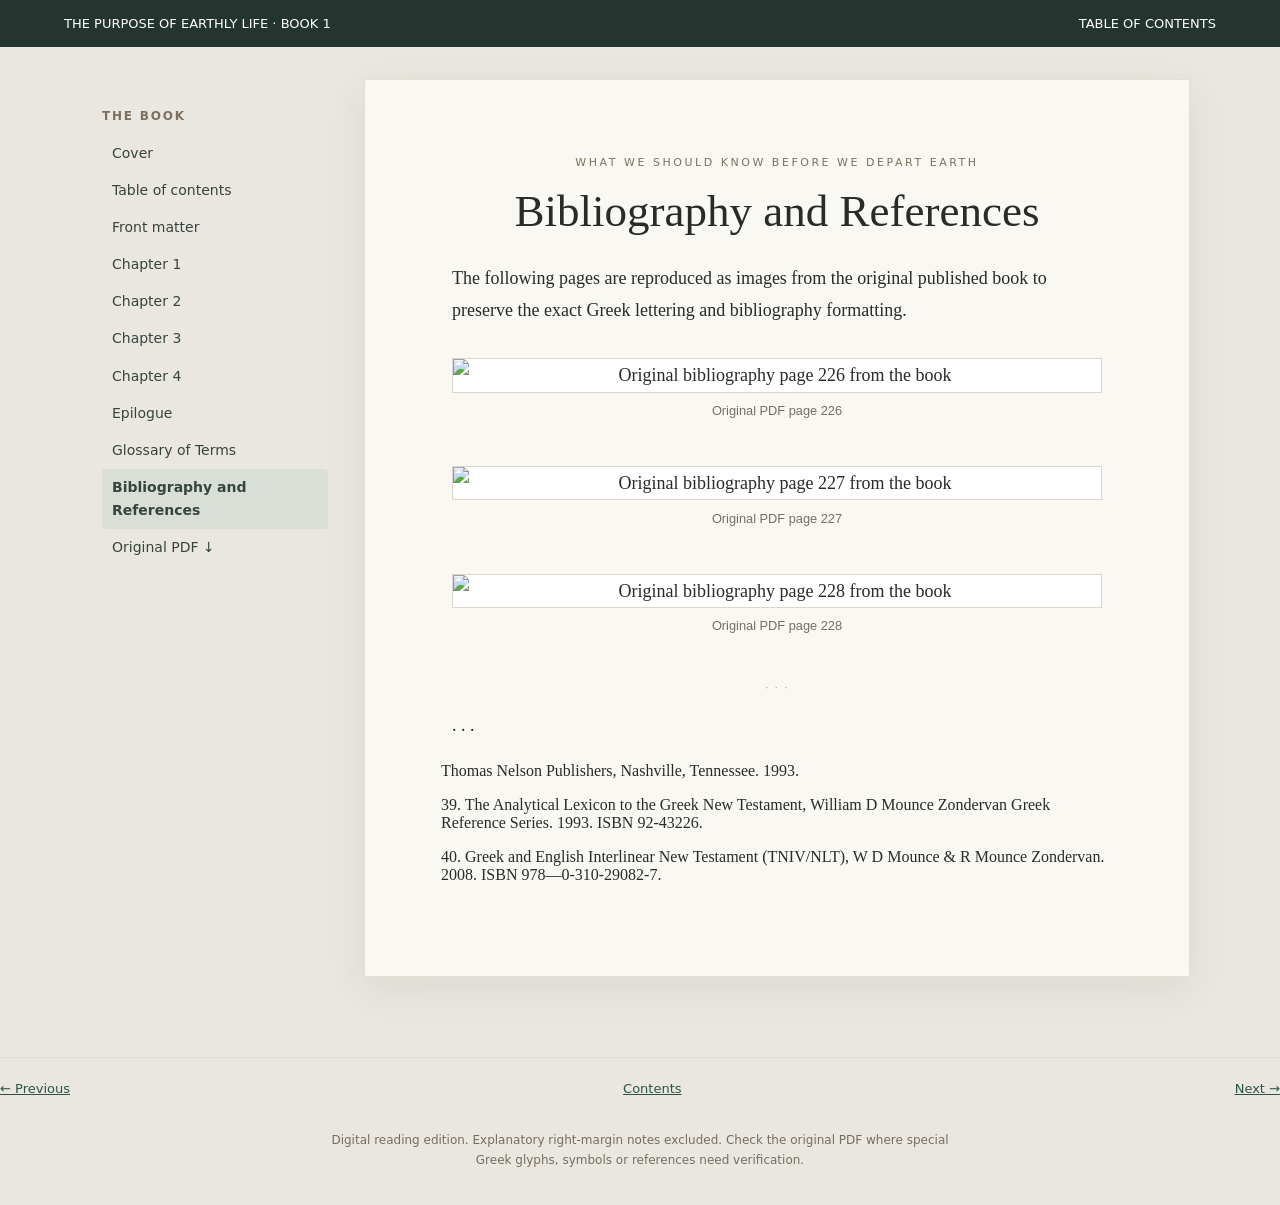
==== bibliography.html @ 42d92bc4 "Add files via upload" ====
<!doctype html><html lang="en"><head><meta charset="utf-8"><meta name="viewport" content="width=device-width,initial-scale=1"><title>Bibliography and References | What we should know before we depart Earth</title><link rel="stylesheet" href="style.css"></head><body><div class="top"><a href="index.html">THE PURPOSE OF EARTHLY LIFE · BOOK 1</a><a href="contents.html">TABLE OF CONTENTS</a></div><div class="shell"><aside class="sidebar"><h3>THE BOOK</h3><a href="index.html">Cover</a><a href="contents.html">Table of contents</a><a class="" href="front-matter.html">Front matter</a><a class="" href="chapter-1.html">Chapter 1</a><a class="" href="chapter-2.html">Chapter 2</a><a class="" href="chapter-3.html">Chapter 3</a><a class="" href="chapter-4.html">Chapter 4</a><a class="" href="epilogue.html">Epilogue</a><a class="" href="glossary.html">Glossary of Terms</a><a class="active" href="bibliography.html">Bibliography and References</a><a href="original.pdf" download>Original PDF ↓</a></aside><main class="sheet"><div class="eyebrow">WHAT WE SHOULD KNOW BEFORE WE DEPART EARTH</div><h1>Bibliography and References</h1><div class="bodycopy"><p>The following pages are reproduced as images from the original published book to preserve the exact Greek lettering and bibliography formatting.</p>
<figure class="source-page" id="pdf-page-226"><img src="page-images/pdf-page-226.png" alt="Original bibliography page 226 from the book" loading="lazy"><figcaption>Original PDF page 226</figcaption></figure>
<figure class="source-page" id="pdf-page-227"><img src="page-images/pdf-page-227.png" alt="Original bibliography page 227 from the book" loading="lazy"><figcaption>Original PDF page 227</figcaption></figure>
<figure class="source-page" id="pdf-page-228"><img src="page-images/pdf-page-228.png" alt="Original bibliography page 228 from the book" loading="lazy"><figcaption>Original PDF page 228</figcaption></figure>
<div class="pagebreak" id="pdf-page-229">· · ·</div>· · ·</div><p>Thomas Nelson Publishers, Nashville, Tennessee. 1993.</p>
<p>39. The Analytical Lexicon to the Greek New Testament, William D Mounce Zondervan Greek Reference Series. 1993. ISBN 92-43226.</p>
<p>40. Greek and English Interlinear New Testament (TNIV/NLT), W D Mounce &amp; R Mounce Zondervan. 2008. ISBN 978—0-310-29082-7.</p></div><nav class="end"><a href="glossary.html">← Previous</a><a href="contents.html">Contents</a><a href="contents.html">Next →</a></nav><p class="notice">Digital reading edition. Explanatory right-margin notes excluded. Check the original PDF where special Greek glyphs, symbols or references need verification.</p></main></div></body></html>
---- style.css ----
:root{--ink:#282b28;--muted:#7c7160;--paper:#faf8f3;--edge:#e5ded2}*{box-sizing:border-box}html{scroll-behavior:smooth}body{margin:0;background:#eae7e0;color:var(--ink);font-family:Georgia,'Times New Roman',serif}.top{font:13px system-ui,sans-serif;background:#24352f;color:#fff;padding:16px clamp(18px,5vw,70px);display:flex;align-items:center;justify-content:space-between;gap:12px}.top a{color:#fff;text-decoration:none}.shell{max-width:1140px;margin:32px auto 80px;display:grid;grid-template-columns:250px minmax(0,1fr);gap:24px;padding:0 20px}.sidebar{font:14px/1.65 system-ui,sans-serif;padding:18px 12px;align-self:start;position:sticky;top:20px;max-height:88vh;overflow-y:auto}.sidebar h3{font:600 12px system-ui;letter-spacing:.15em;text-transform:uppercase;color:var(--muted)}.sidebar a{display:block;padding:7px 10px;color:#36443e;text-decoration:none;border-radius:4px}.sidebar a.active{background:#d9dfd6;font-weight:650}.sidebar .sub{padding-left:18px;font-size:12px}.sheet{min-height:82vh;background:var(--paper);border:1px solid var(--edge);box-shadow:0 12px 40px #34302b14;padding:clamp(25px,6vw,76px)}.eyebrow{font:11px system-ui,sans-serif;letter-spacing:.23em;text-align:center;color:var(--muted)}h1{text-align:center;font-weight:400;font-size:clamp(32px,4vw,45px);margin:16px 0 25px}h2{font-size:26px;font-weight:400;margin:64px 0 18px;scroll-margin-top:16px}.bodycopy{max-width:650px;margin:auto;font-size:18px;line-height:1.79}.bodycopy p{margin:0 0 1.15em;white-space:pre-wrap;overflow-wrap:anywhere}.reference{font:14px system-ui,sans-serif;color:var(--muted)}.end{margin-top:60px;border-top:1px solid var(--edge);padding-top:23px;font:13px system-ui,sans-serif;display:flex;justify-content:space-between;gap:8px}.end a{color:#2c5446}.notice{font:12px/1.6 system-ui,sans-serif;color:#766d60;text-align:center;margin:35px auto;max-width:630px}.pagebreak{display:block;font:11px system-ui;color:#aaa;letter-spacing:.12em;margin:20px 0;text-align:center}.contents a{display:block;color:#355245;font:15px system-ui;padding:5px}.hero{text-align:center;margin:60px auto 70px}.hero small{letter-spacing:.25em;color:var(--muted)}.hero h1{font-size:clamp(38px,5vw,60px);line-height:1.16}.btn{display:inline-block;background:#24352f;color:white!important;text-decoration:none;padding:12px 18px;font:14px system-ui;border-radius:4px}@media(max-width:800px){.shell{display:block;margin:0;padding:0}.sidebar{position:static;max-height:180px;overflow:auto;border-bottom:1px solid #ddd;padding:10px 16px}.sidebar h3{margin:4px}.sidebar .sub{display:none}.sheet{padding:30px 22px;border:0}.bodycopy{font-size:17px;line-height:1.7}}

.source-page {margin:2rem 0 3rem; text-align:center;} .source-page img {display:block; width:100%; max-width:780px; height:auto; margin:0 auto; border:1px solid #ddd7cb; background:white;} .source-page figcaption {font:0.8rem sans-serif;color:#756f64;margin-top:.65rem;}

/* Original PDF illustrations, added for visual source fidelity */
.original-figure{margin:2rem auto;max-width:780px;text-align:center;break-inside:avoid}.original-figure img{max-width:100%;height:auto;display:block;margin:auto;border:1px solid #d9d3c6}.original-figure figcaption{font-size:.78rem;color:#776f61;margin-top:.45rem}
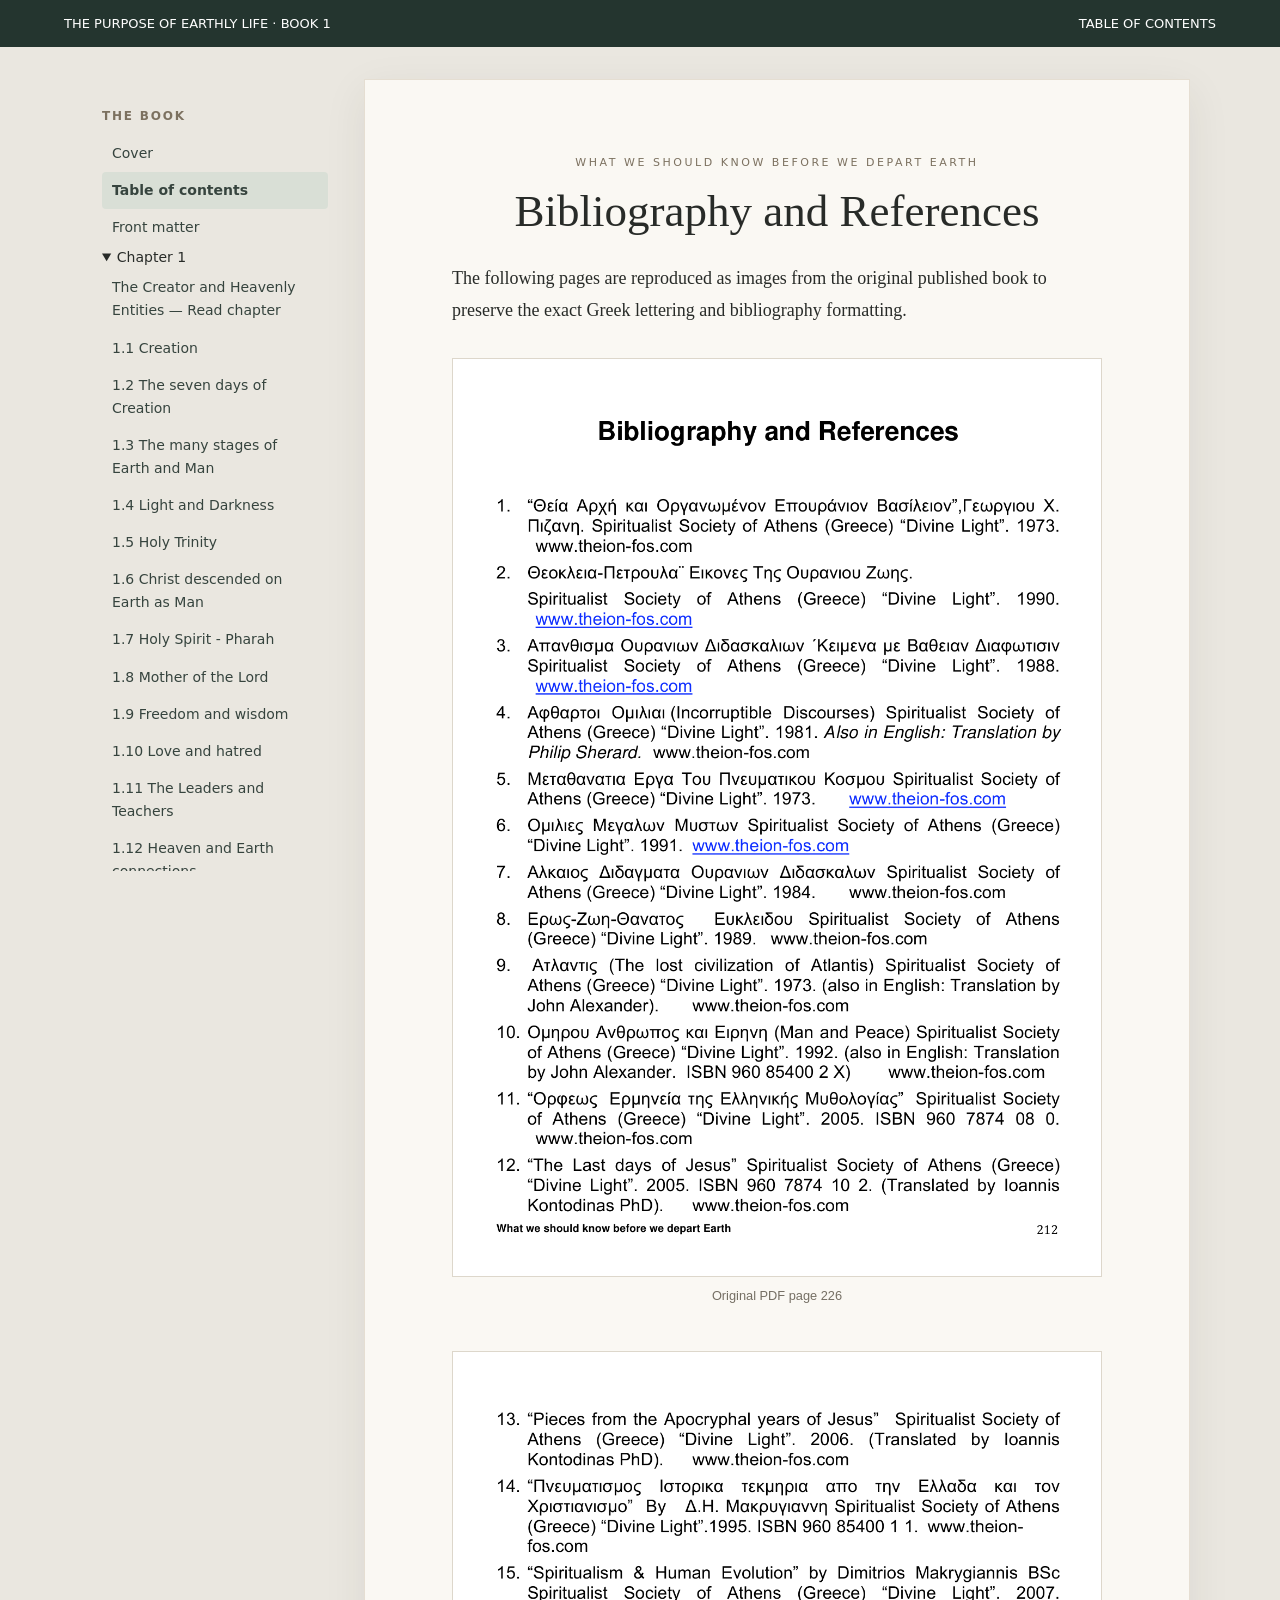
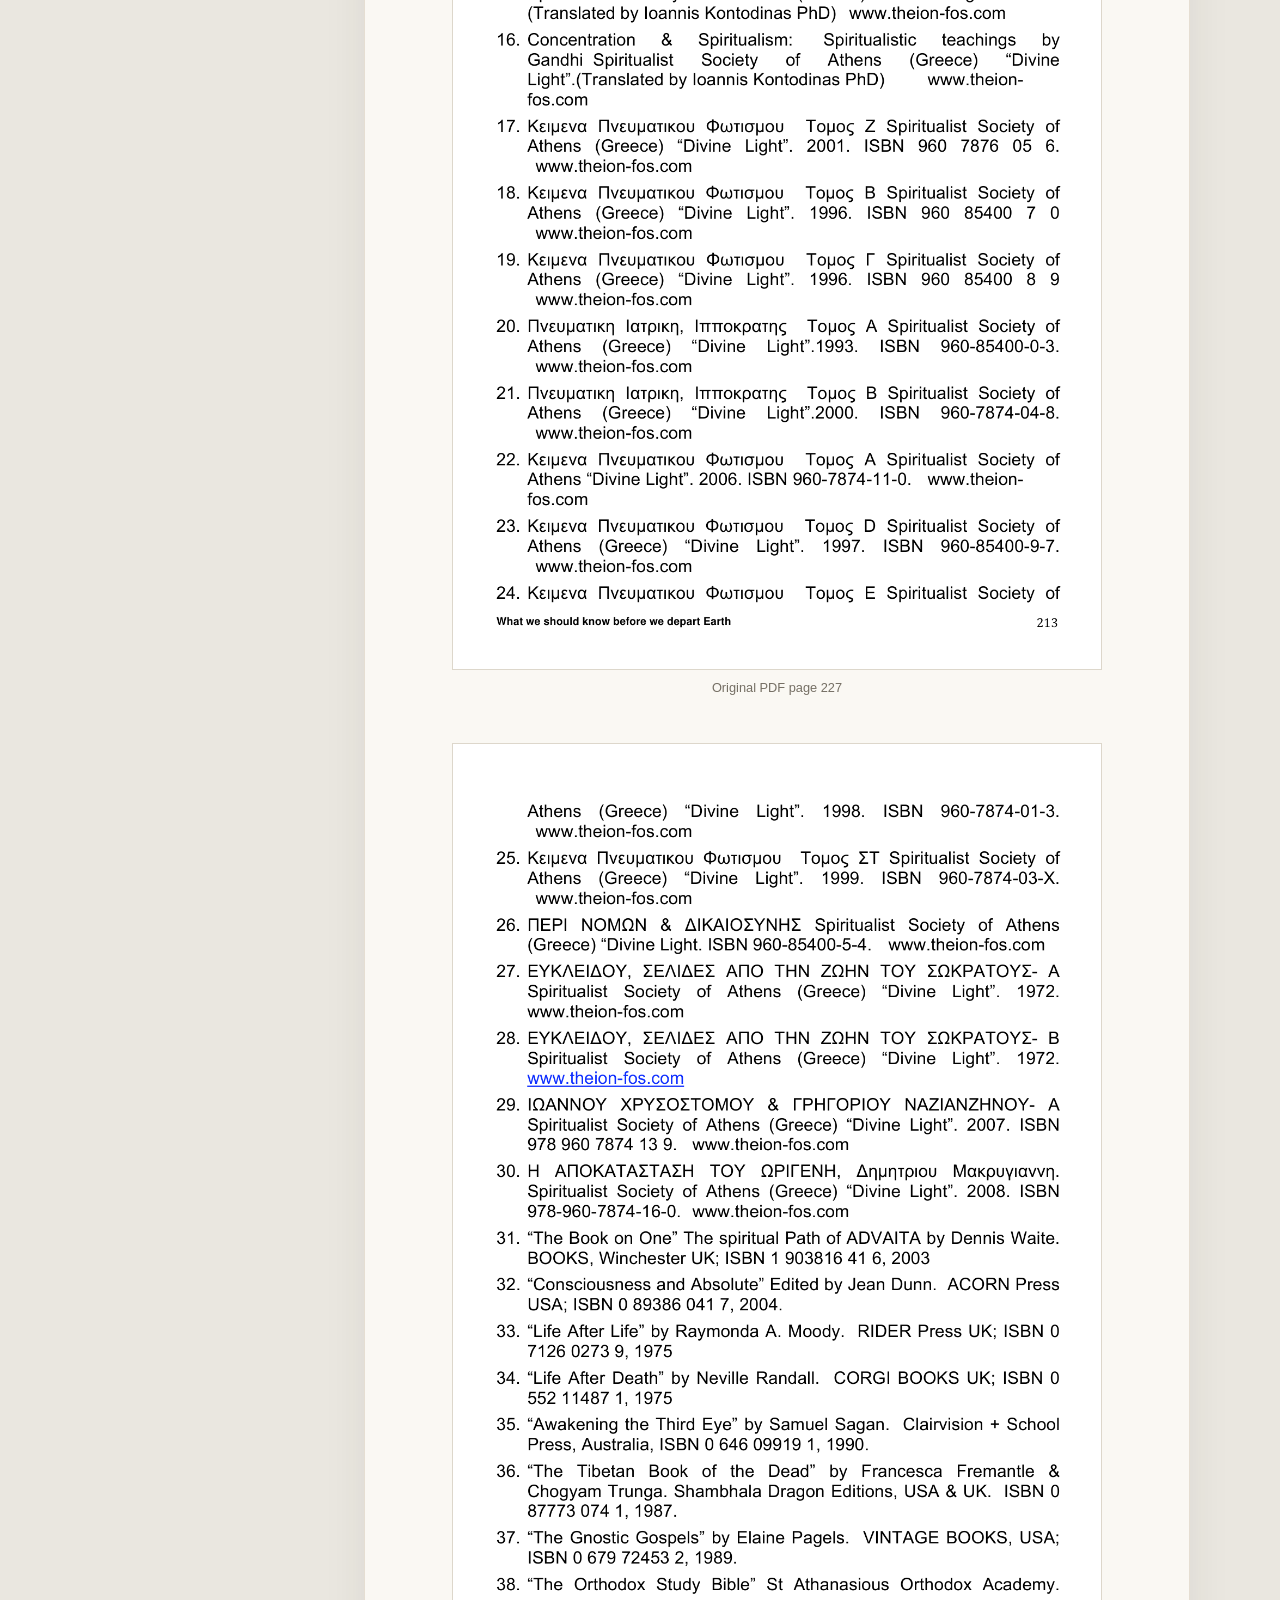
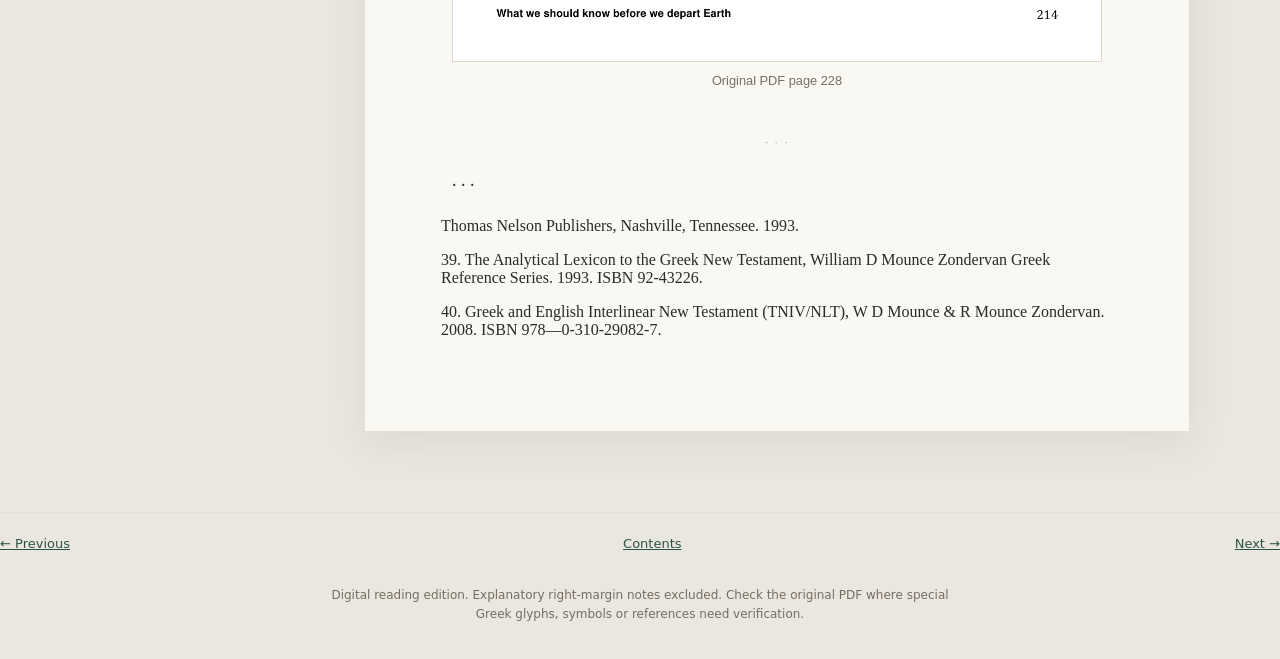
==== commit de66ae2e: "Add expandable chapter navigation to bibliography sidebar" ====
--- a/bibliography.html
+++ b/bibliography.html
@@ -1,4 +1,4 @@
-<!doctype html><html lang="en"><head><meta charset="utf-8"><meta name="viewport" content="width=device-width,initial-scale=1"><title>Bibliography and References | What we should know before we depart Earth</title><link rel="stylesheet" href="style.css"></head><body><div class="top"><a href="index.html">THE PURPOSE OF EARTHLY LIFE · BOOK 1</a><a href="contents.html">TABLE OF CONTENTS</a></div><div class="shell"><aside class="sidebar"><h3>THE BOOK</h3><a href="index.html">Cover</a><a href="contents.html">Table of contents</a><a class="" href="front-matter.html">Front matter</a><a class="" href="chapter-1.html">Chapter 1</a><a class="" href="chapter-2.html">Chapter 2</a><a class="" href="chapter-3.html">Chapter 3</a><a class="" href="chapter-4.html">Chapter 4</a><a class="" href="epilogue.html">Epilogue</a><a class="" href="glossary.html">Glossary of Terms</a><a class="active" href="bibliography.html">Bibliography and References</a><a href="original.pdf" download>Original PDF ↓</a></aside><main class="sheet"><div class="eyebrow">WHAT WE SHOULD KNOW BEFORE WE DEPART EARTH</div><h1>Bibliography and References</h1><div class="bodycopy"><p>The following pages are reproduced as images from the original published book to preserve the exact Greek lettering and bibliography formatting.</p>
+<!doctype html><html lang="en"><head><meta charset="utf-8"><meta name="viewport" content="width=device-width,initial-scale=1"><title>Bibliography and References | What we should know before we depart Earth</title><link rel="stylesheet" href="style.css"></head><body><div class="top"><a href="index.html">THE PURPOSE OF EARTHLY LIFE · BOOK 1</a><a href="contents.html">TABLE OF CONTENTS</a></div><div class="shell"><aside class="sidebar"><h3>THE BOOK</h3><a href="index.html">Cover</a><a href="contents.html" class="active">Table of contents</a><a href="front-matter.html">Front matter</a><details class="sidebar-chapter" open><summary><span>Chapter 1</span><span class="sidebar-chevron" aria-hidden="true"></span></summary><div class="sidebar-sections"><a class="sidebar-chapter-title" href="chapter-1.html">The Creator and Heavenly Entities — Read chapter</a><a class="sidebar-subchapter" href="chapter-1.html#section-1-1">1.1 Creation</a><a class="sidebar-subchapter" href="chapter-1.html#section-1-2">1.2 The seven days of Creation</a><a class="sidebar-subchapter" href="chapter-1.html#section-1-3">1.3 The many stages of Earth and Man</a><a class="sidebar-subchapter" href="chapter-1.html#section-1-4">1.4 Light and Darkness</a><a class="sidebar-subchapter" href="chapter-1.html#section-1-5">1.5 Holy Trinity</a><a class="sidebar-subchapter" href="chapter-1.html#section-1-6">1.6 Christ descended on Earth as Man</a><a class="sidebar-subchapter" href="chapter-1.html#section-1-7">1.7 Holy Spirit - Pharah</a><a class="sidebar-subchapter" href="chapter-1.html#section-1-8">1.8 Mother of the Lord</a><a class="sidebar-subchapter" href="chapter-1.html#section-1-9">1.9 Freedom and wisdom</a><a class="sidebar-subchapter" href="chapter-1.html#section-1-10">1.10 Love and hatred</a><a class="sidebar-subchapter" href="chapter-1.html#section-1-11">1.11 The Leaders and Teachers</a><a class="sidebar-subchapter" href="chapter-1.html#section-1-12">1.12 Heaven and Earth connections</a><a class="sidebar-subchapter" href="chapter-1.html#section-1-13">1.13 The Angels’ initial descent to Earth</a><a class="sidebar-subchapter" href="chapter-1.html#section-1-14">1.14 Angels and Archangels</a><a class="sidebar-subchapter" href="chapter-1.html#section-1-15">1.15 The Divine Laws</a><a class="sidebar-subchapter" href="chapter-1.html#section-1-16">1.16 The Mysteries</a><a class="sidebar-subchapter" href="chapter-1.html#section-1-17">1.17 Evil’s nature</a><a class="sidebar-subchapter" href="chapter-1.html#section-1-18">1.18 The role of Lucifer</a><a class="sidebar-subchapter" href="chapter-1.html#section-1-19">1.19 The Fickle and Earth Bound Spirits</a><a class="sidebar-subchapter" href="chapter-1.html#section-1-20">1.20 The Winds of the Lord</a><a class="sidebar-subchapter" href="chapter-1.html#section-1-21">1.21 Communication between spirits</a><a class="sidebar-subchapter" href="chapter-1.html#section-1-22">1.22 The work of the Saints</a></div></details><details class="sidebar-chapter"><summary><span>Chapter 2</span><span class="sidebar-chevron" aria-hidden="true"></span></summary><div class="sidebar-sections"><a class="sidebar-chapter-title" href="chapter-2.html">Body, Spirit and Soul — Read chapter</a><a class="sidebar-subchapter" href="chapter-2.html#section-2-1">2.1 Body-Soul-Spirit</a><a class="sidebar-subchapter" href="chapter-2.html#section-2-3">2.3 The word Man</a><a class="sidebar-subchapter" href="chapter-2.html#section-2-4">2.4 Soul and Spirit</a><a class="sidebar-subchapter" href="chapter-2.html#section-2-5">2.5 Symbolism of candles</a><a class="sidebar-subchapter" href="chapter-2.html#section-2-6">2.6 Matter and spirit, the opposing forces</a><a class="sidebar-subchapter" href="chapter-2.html#section-2-7">2.7 Soul strength</a><a class="sidebar-subchapter" href="chapter-2.html#section-2-8">2.8 The psychoanalysis (soul-analysis) of</a><a class="sidebar-subchapter" href="chapter-2.html#section-2-9">2.9 The Spirit is created by God</a><a class="sidebar-subchapter" href="chapter-2.html#section-2-10">2.10 Birth and Death</a><a class="sidebar-subchapter" href="chapter-2.html#section-2-11">2.11 Phenomena during death</a><a class="sidebar-subchapter" href="chapter-2.html#section-2-12">2.12  The physical body after death</a><a class="sidebar-subchapter" href="chapter-2.html#section-2-13">2.13  Euthanasia</a><a class="sidebar-subchapter" href="chapter-2.html#section-2-14">2.14 Suicide</a><a class="sidebar-subchapter" href="chapter-2.html#section-2-15">2.15 Wandering phantoms</a><a class="sidebar-subchapter" href="chapter-2.html#section-2-16">2.16 Reincarnation</a><a class="sidebar-subchapter" href="chapter-2.html#section-2-17">2.17 Metempsychosis</a><a class="sidebar-subchapter" href="chapter-2.html#section-2-18">2.18 Heavenly psycho-spiritual entities</a><a class="sidebar-subchapter" href="chapter-2.html#section-2-19">2.19 The past, the present, and</a><a class="sidebar-subchapter" href="chapter-2.html#section-2-20">2.20  When do the recalled entities</a></div></details><details class="sidebar-chapter"><summary><span>Chapter 3</span><span class="sidebar-chevron" aria-hidden="true"></span></summary><div class="sidebar-sections"><a class="sidebar-chapter-title" href="chapter-3.html">Moderation, Knowing Thyself and Conscience — Read chapter</a><a class="sidebar-subchapter" href="chapter-3.html#section-3-1">3.1 Moderation, the golden rule of the</a><a class="sidebar-subchapter" href="chapter-3.html#section-3-2">3.2 Moderation and knowing thyself</a><a class="sidebar-subchapter" href="chapter-3.html#section-3-3">3.3 The dynamic energy of</a><a class="sidebar-subchapter" href="chapter-3.html#section-3-4">3.4 Decalogue</a><a class="sidebar-subchapter" href="chapter-3.html#section-3-5">3.5 Heavenly principles</a><a class="sidebar-subchapter" href="chapter-3.html#section-3-6">3.6 The Righteousness of the Kingdom</a><a class="sidebar-subchapter" href="chapter-3.html#section-3-7">3.7 Egoism</a><a class="sidebar-subchapter" href="chapter-3.html#section-3-8">3.8 Sorrow and pain removes egoism</a><a class="sidebar-subchapter" href="chapter-3.html#section-3-9">3.9 Other forms of egoism</a><a class="sidebar-subchapter" href="chapter-3.html#section-3-10">3.10 Conscience and subconscious</a><a class="sidebar-subchapter" href="chapter-3.html#section-3-11">3.11 The obscure area of the</a><a class="sidebar-subchapter" href="chapter-3.html#section-3-12">3.12 The conscience’s infallible censure</a><a class="sidebar-subchapter" href="chapter-3.html#section-3-13">3.13 Distress due to conscience</a><a class="sidebar-subchapter" href="chapter-3.html#section-3-14">3.14 The drama within the subconscious</a><a class="sidebar-subchapter" href="chapter-3.html#section-3-15">3.15 Dreams</a><a class="sidebar-subchapter" href="chapter-3.html#section-3-16">3.16 Confession</a><a class="sidebar-subchapter" href="chapter-3.html#section-3-17">3.17 Self sacrifice</a><a class="sidebar-subchapter" href="chapter-3.html#section-3-18">3.18   A and B Quality entities</a><a class="sidebar-subchapter" href="chapter-3.html#section-3-19">3.19 Purity has 24 stages</a><a class="sidebar-subchapter" href="chapter-3.html#section-3-20">3.20 Punishment of entities on Earth</a></div></details><details class="sidebar-chapter"><summary><span>Chapter 4</span><span class="sidebar-chevron" aria-hidden="true"></span></summary><div class="sidebar-sections"><a class="sidebar-chapter-title" href="chapter-4.html">Structure of Heavenly Kingdom — Read chapter</a><a class="sidebar-subchapter" href="chapter-4.html#section-4-1">4.1 Overview of Heavenly structure</a><a class="sidebar-subchapter" href="chapter-4.html#section-4-2">4.2 Station Alpha</a><a class="sidebar-subchapter" href="chapter-4.html#section-4-3">4.3 Klimaka</a><a class="sidebar-subchapter" href="chapter-4.html#section-4-4">4.4 Kerveros</a><a class="sidebar-subchapter" href="chapter-4.html#section-4-5">4.5 The Transit Centre</a><a class="sidebar-subchapter" href="chapter-4.html#section-4-6">4.6 Centre of Accountability</a><a class="sidebar-subchapter" href="chapter-4.html#section-4-7">4.7 Within the Transit Centre</a><a class="sidebar-subchapter" href="chapter-4.html#section-4-8">4.8 Hell, does it exist?</a><a class="sidebar-subchapter" href="chapter-4.html#section-4-9">4.9 Punished entities</a><a class="sidebar-subchapter" href="chapter-4.html#section-4-10">4.10 Fishing the fickle spirits</a><a class="sidebar-subchapter" href="chapter-4.html#section-4-11">4.11 The Alpha to Omega of evolution</a><a class="sidebar-subchapter" href="chapter-4.html#section-4-12">4.12 Station  (omega)</a><a class="sidebar-subchapter" href="chapter-4.html#section-4-13">4.13 How you will rediscover the lost</a><a class="sidebar-subchapter" href="chapter-4.html#section-4-14">4.14 Centre of Spiritual Splendour</a><a class="sidebar-subchapter" href="chapter-4.html#section-4-15">4.15  The 13 Councils</a><a class="sidebar-subchapter" href="chapter-4.html#section-4-16">4.16 The Palace of the Lord and His Stars</a><a class="sidebar-subchapter" href="chapter-4.html#section-4-17">4.17 The Council of the Lord</a><a class="sidebar-subchapter" href="chapter-4.html#section-4-18">4.18 The past, the present and the</a><a class="sidebar-subchapter" href="chapter-4.html#section-4-19">4.19 Other Councils</a><a class="sidebar-subchapter" href="chapter-4.html#section-4-20">4. 20 The Will of the Lord is counsel</a></div></details><a href="epilogue.html">Epilogue</a><a href="glossary.html">Glossary of Terms</a><a href="bibliography.html" class="active">Bibliography and References</a><a href="original.pdf" download>Original PDF ↓</a></aside><main class="sheet"><div class="eyebrow">WHAT WE SHOULD KNOW BEFORE WE DEPART EARTH</div><h1>Bibliography and References</h1><div class="bodycopy"><p>The following pages are reproduced as images from the original published book to preserve the exact Greek lettering and bibliography formatting.</p>
 <figure class="source-page" id="pdf-page-226"><img src="page-images/pdf-page-226.png" alt="Original bibliography page 226 from the book" loading="lazy"><figcaption>Original PDF page 226</figcaption></figure>
 <figure class="source-page" id="pdf-page-227"><img src="page-images/pdf-page-227.png" alt="Original bibliography page 227 from the book" loading="lazy"><figcaption>Original PDF page 227</figcaption></figure>
 <figure class="source-page" id="pdf-page-228"><img src="page-images/pdf-page-228.png" alt="Original bibliography page 228 from the book" loading="lazy"><figcaption>Original PDF page 228</figcaption></figure>
